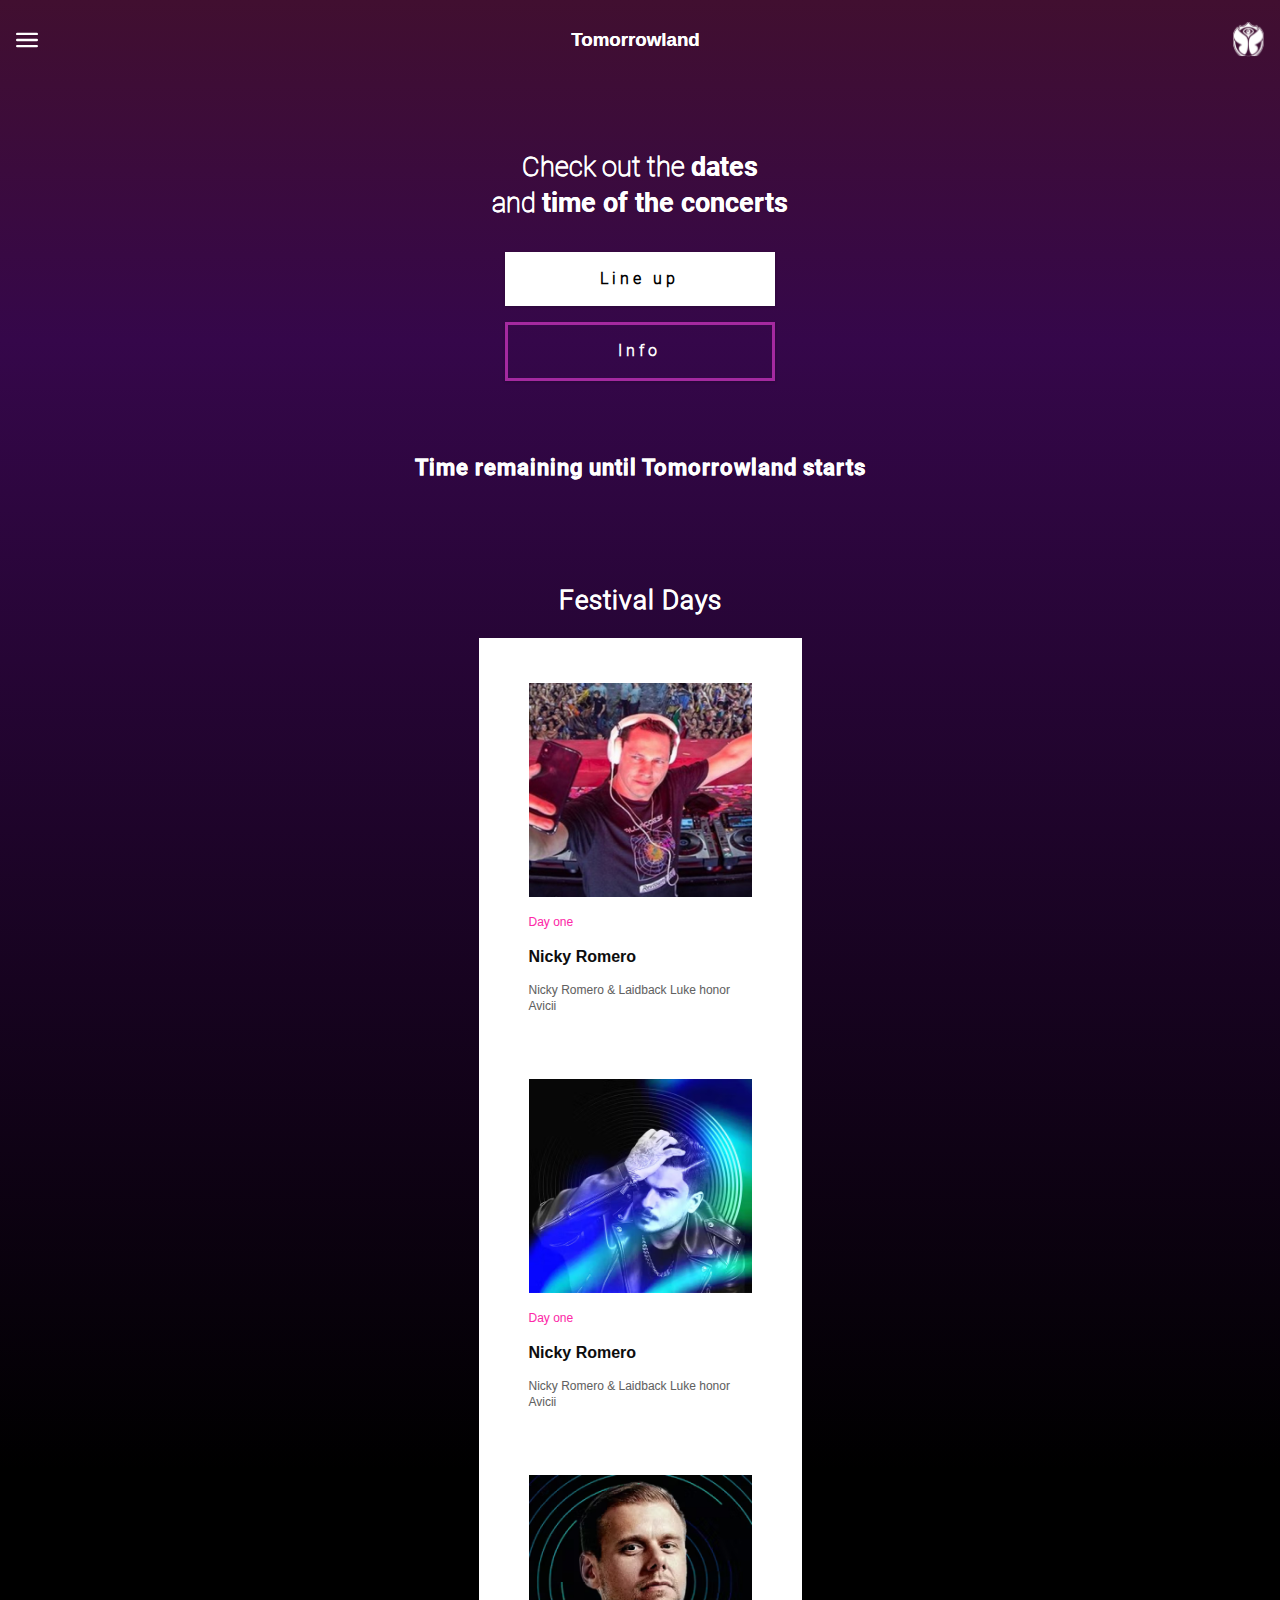
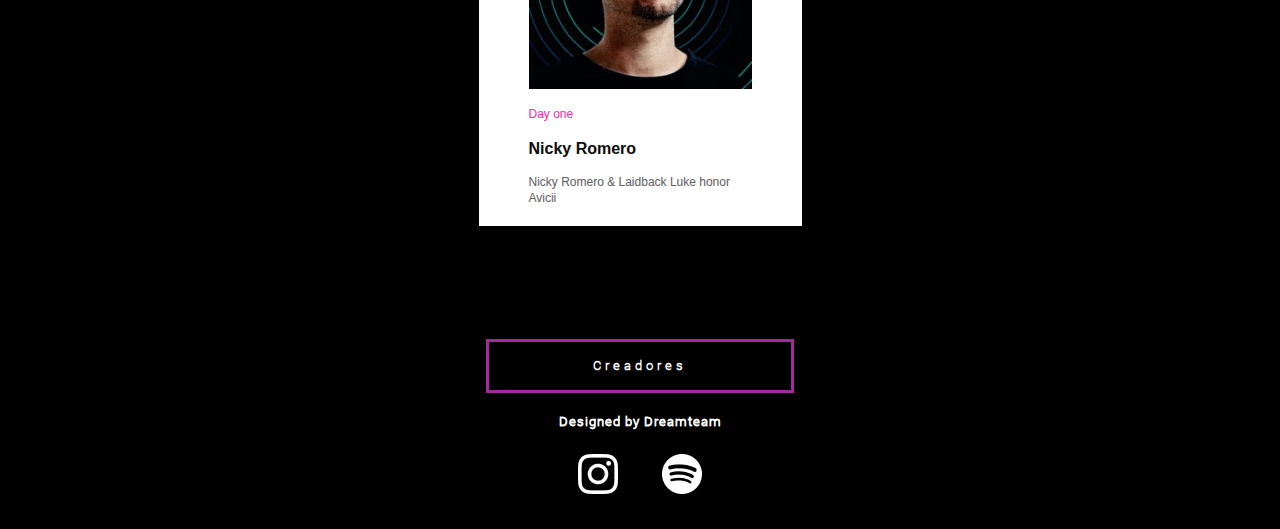
==== app/index.html @ 999ae602 "first commit" ====
<!DOCTYPE html>
<html lang="es">
  <head>
    <meta charset="utf-8" />
    <title>Tomorrowland</title>
    <meta
      name="viewport"
      content="width=device-width, user-scalable=no, initial-scale=1.0, maximum-scale=1.0, minimum-scale=1.0"
    />
    <link rel="stylesheet" href="./style.css " />
    <link rel="stylesheet" href="./jqm/jquery.mobile-1.4.5.css" />
    <link rel="stylesheet" href="./jqm/custom-theme.css" />
    <script src="./timer/timer.js"></script>
    <script src="./jqm/jquery.min.js"></script>
    <script src="./jqm/jquery.mobile-1.4.5.js"></script>
  </head>

  <body>
    <div data-role="page" id="home">
      <div
        data-role="panel"
        id="mypanel"
        data-position="left"
        data-display="overlay"
      >
        <nav>
          <ul data-role="listview">
            <li><a data-transition="pop" href="#">Home</a></li>
            <li><a data-transition="pop" href="#lineup">Line Up</a></li>
            <li><a data-transition="pop" href="#radio">Radio</a></li>
            <li><a data-transition="pop" href="#location">Location</a></li>
          </ul>
        </nav>
      </div>
      <div class="menu" data-role="header">
        <div class="nav-button">
          <a href="#mypanel" style="border-color: transparent"
            ><img class="logo" src="./assets/icons/hamBtn.svg" alt="logo" />
          </a>
        </div>
        <div>
          <h3>Tomorrowland</h3>
        </div>
        <div>
          <a href="#home">
            <img class="logo" src="./assets/icons/Logo.svg" />
          </a>
        </div>
      </div>

      <div role="main" class="ui-content">
        <section class="center-vertical">
          <h2 class="title-c">
            Check out the <span class="important-text">dates</span><br />
            and
            <span class="important-text">time of the concerts</span>
          </h2>
          <div class="center-vertical button-group">
            <a href="#lineup"
              ><button class="button-light" data-theme="b">Line up</button></a
            >
            <a href="#location"><button class="button">Info</button></a>
          </div>
        </section>

        <section class="center-vertical">
          <h2 class="title-b">Time remaining until Tomorrowland starts</h2>
          <p class="info-a" id="time"></p>
        </section>

        <section class="center-vertical">
          <h2 class="title-d">Festival Days</h2>
          <div class="card" data-target="card">
            <img class="card-img" src="./assets/icons/img_home_01.jpg" alt="" />
            <div class="card-container">
              <p class="card-sub">Day one</p>
              <h3 class="card-title">Nicky Romero</h3>
              <p class="card-text">Nicky Romero & Laidback Luke honor Avicii</p>
            </div>
          </div>
          <div class="card" data-target="card">
            <img class="card-img" src="./assets/icons/img_home_02.jpg" alt="" />
            <div class="card-container">
              <p class="card-sub">Day one</p>
              <h3 class="card-title">Nicky Romero</h3>
              <p class="card-text">Nicky Romero & Laidback Luke honor Avicii</p>
            </div>
          </div>
          <div class="card" data-target="card">
            <img
              class="card-img"
              src="./assets/icons/img_home_03.jpg"
              alt="img01"
            />
            <div class="card-container">
              <p class="card-sub">Day one</p>
              <h3 class="card-title">Nicky Romero</h3>
              <p class="card-text">Nicky Romero & Laidback Luke honor Avicii</p>
            </div>
          </div>
        </section>
      </div>

      <div data-role="footer" class="center-vertical footer-style">
        <div>
          <a href="./modal.html" data-dialog="true" data-transition="pop"
            ><button class="button pop">Creadores</button></a
          >
        </div>
        <div>
          <p class="small-text">Designed by Dreamteam</p>
        </div>
        <div class="footer-icons">
          <a
            href="https://www.instagram.com/"
            class="special-icon"
            target="_blank"
            ><img
              class="icons_footer"
              src="./assets/icons/instagram.png"
              alt="ig"
          /></a>
          <a
            href="https://www.spotify.com/bo/"
            class="special-icon"
            target="_blank"
            ><img
              class="icons_footer"
              src="./assets/icons/spotify.png"
              alt="spotify"
          /></a>
        </div>
      </div>
    </div>

    <div data-role="page" id="lineup">
      <div
        data-role="panel"
        id="mypanelDos"
        data-position="left"
        data-display="overlay"
      >
        <nav>
          <ul data-role="listview">
            <li><a data-transition="pop" href="#home">Home</a></li>
            <li><a data-transition="pop" href="#">Line Up</a></li>
            <li><a data-transition="pop" href="#radio">Radio</a></li>
            <li><a data-transition="pop" href="#location">Location</a></li>
          </ul>
        </nav>
      </div>
      <div class="menu" data-role="header">
        <div class="nav-button">
          <a href="#mypanelDos" style="border-color: transparent"
            ><img class="logo" src="./assets/icons/hamBtn.svg"
          /></a>
        </div>
        <div>
          <h3>Tomorrowland</h3>
        </div>
        <div>
          <a href="#home">
            <img class="logo" src="./assets/icons/Logo.svg" />
          </a>
        </div>
      </div>

      <div role="main" class="ui-content">
        <section class="space">
          <div>
            <h1 class="title-a">
              Our <span class="important-text">line up</span>
            </h1>

            <h3 class="title-e">
              Check out the <span class="important-text">dates</span> <br />
              and
              <span class="important-text">time of the shows</span>
            </h3>
          </div>
        </section>

        <section>
          <div
            data-role="collapsibleset"
            data-inset="false"
            data-theme="b"
            data-iconpos="right"
          >
            <div data-role="collapsible" data-collapsed="false">
              <h3 class="date-text">Day one 12/04</h3>
              <div class="item-set-container">
                <p class="item-set-title">Aurora Stage</p>
                <div class="item-container">
                  <div class="item">
                    <p>Tiesto</p>
                  </div>
                  <div class="item">
                    <p>7PM</p>
                  </div>
                </div>
                <div class="item-container">
                  <div class="item">
                    <p>David Guetta</p>
                  </div>
                  <div class="item">
                    <p>10PM</p>
                  </div>
                </div>
              </div>
              <div class="item-set-container">
                <p class="item-set-title">Fisher Stage</p>
                <div class="item-container">
                  <div class="item">
                    <p>Alesso</p>
                  </div>
                  <div class="item">
                    <p>6PM</p>
                  </div>
                </div>
                <div class="item-container">
                  <div class="item">
                    <p>Dimitri Vegas</p>
                  </div>
                  <div class="item">
                    <p>8:30PM</p>
                  </div>
                </div>
              </div>
            </div>
            <div data-role="collapsible">
              <h3 class="date-text">Day two 13/04</h3>
              <div class="item-set-container">
                <p class="item-set-title">Aurora Stage</p>
                <div class="item-container">
                  <div class="item">
                    <p>Afrojack</p>
                  </div>
                  <div class="item">
                    <p>7:30PM</p>
                  </div>
                </div>
                <div class="item-container">
                  <div class="item">
                    <p>Trevor Guthrie</p>
                  </div>
                  <div class="item">
                    <p>9PM</p>
                  </div>
                </div>
              </div>
              <div class="item-set-container">
                <p class="item-set-title">Fisher Stage</p>
                <div class="item-container">
                  <div class="item">
                    <p>Martin Garrix</p>
                  </div>
                  <div class="item">
                    <p>6PM</p>
                  </div>
                </div>
                <div class="item-container">
                  <div class="item">
                    <p>Aly and Fila</p>
                  </div>
                  <div class="item">
                    <p>11PM</p>
                  </div>
                </div>
              </div>
            </div>
            <div data-role="collapsible">
              <h3 class="date-text">Day three 14/04</h3>
              <div class="item-set-container">
                <p class="item-set-title">Aurora Stage</p>
                <div class="item-container">
                  <div class="item">
                    <p>Calvin Harris</p>
                  </div>
                  <div class="item">
                    <p>17:30PM</p>
                  </div>
                </div>
                <div class="item-container">
                  <div class="item">
                    <p>Steve Aoki</p>
                  </div>
                  <div class="item">
                    <p>8PM</p>
                  </div>
                </div>
              </div>
              <div class="item-set-container">
                <p class="item-set-title">Fisher Stage</p>
                <div class="item-container">
                  <div class="item">
                    <p>Marshmello</p>
                  </div>
                  <div class="item">
                    <p>6:45PM</p>
                  </div>
                </div>
                <div class="item-container">
                  <div class="item">
                    <p>Armin Van Buuren</p>
                  </div>
                  <div class="item">
                    <p>10PM</p>
                  </div>
                </div>
              </div>
            </div>
          </div>
        </section>
      </div>

      <div data-role="footer" class="center-vertical footer-style">
        <div>
          <a href="modal.html" data-dialog="true" data-transition="pop"
            ><button class="button pop">Creadores</button></a
          >
        </div>
        <div>
          <p class="small-text">Designed by Dreamteam</p>
        </div>
        <div class="footer-icons">
          <a
            href="https://www.instagram.com/"
            class="special-icon"
            target="_blank"
            ><img
              class="icons_footer"
              src="./assets/icons/instagram.png"
              alt="ig"
          /></a>
          <a
            href="https://www.spotify.com/bo/"
            class="special-icon"
            target="_blank"
            ><img
              class="icons_footer"
              src="./assets/icons/spotify.png"
              alt="spotify"
          /></a>
        </div>
      </div>
    </div>

    <div data-role="page" id="location">
      <div
        data-role="panel"
        id="mypanelTres"
        data-position="left"
        data-display="overlay"
      >
        <nav>
          <ul data-role="listview">
            <li><a data-transition="pop" href="#home">Home</a></li>
            <li><a data-transition="pop" href="#lineup">Line Up</a></li>
            <li><a data-transition="pop" href="#radio">Radio</a></li>
            <li><a data-transition="pop" href="#location">Location</a></li>
          </ul>
        </nav>
      </div>

      <div class="menu" data-role="header">
        <div class="nav-button">
          <a href="#mypanelTres" style="border-color: transparent"
            ><img class="logo" src="./assets/icons/hamBtn.svg"
          /></a>
        </div>
        <div>
          <h3>Tomorrowland</h3>
        </div>
        <div>
          <a href="#home">
            <img class="logo" src="./assets/icons/Logo.svg" />
          </a>
        </div>
      </div>

      <div role="main" class="ui-content">
        <section>
          <div>
            <h1 class="title-a">
              Our <span class="important-text">Location</span>
            </h1>
            <h3 class="title-e">
              Everything
              <span class="important-text">you need to know</span><br />
              <span class="important-text">to get there</span>
            </h3>
          </div>
        </section>

        <section class="center-vertical limit">
          <iframe
            src="https://www.google.com/maps/embed?pb=!1m18!1m12!1m3!1d2816.6799534832576!2d6.065984466074384!3d45.09228281620258!2m3!1f0!2f0!3f0!3m2!1i1024!2i768!4f13.1!3m3!1m2!1s0x478a6b06856c6cdb%3A0x9e63e54e3531c7ab!2sL&#39;Alpe%20d&#39;Huez%2C%2038750%20Huez%2C%20Francia!5e0!3m2!1ses!2sar!4v1650593605232!5m2!1ses!2sar"
            width="600"
            height="450"
            class="map-full"
            style="border: 0"
            allowfullscreen=""
            loading="lazy"
            referrerpolicy="no-referrer-when-downgrade"
          ></iframe>

          <a
            href="https://www.google.com/maps/dir//L'Alpe+d'Huez+38750+Huez+Francia/@45.0923807,6.0683611,16z/data=!4m8!4m7!1m0!1m5!1m1!1s0x478a6b06856c6cdb:0x9e63e54e3531c7ab!2m2!1d6.0683611!2d45.0923807"
            target="_blank"
          >
            <button data-theme="b" class="button-light special-btn">
              Open maps
            </button>
          </a>

          <div class="location-container">
            <div class="location-item">
              <img src="./assets/icons/location.png" />
              <p class="title-f">Alpe Huez</p>
            </div>
            <div class="location-item">
              <img src="./assets/icons/reloj.png" />
              <p class="title-f">Starts at 12 am</p>
            </div>
          </div>
        </section>
      </div>

      <div data-role="footer" class="center-vertical footer-style">
        <div>
          <a href="modal.html" data-dialog="true" data-transition="pop"
            ><button class="button pop">Creadores</button></a
          >
        </div>
        <div>
          <p class="small-text">Designed by Dreamteam</p>
        </div>
        <div class="footer-icons">
          <a
            href="https://www.instagram.com/"
            class="special-icon"
            target="_blank"
            ><img
              class="icons_footer"
              src="./assets/icons/instagram.png"
              alt="ig"
          /></a>
          <a
            href="https://www.spotify.com/bo/"
            class="special-icon"
            target="_blank"
            ><img
              class="icons_footer"
              src="./assets/icons/spotify.png"
              alt="spotify"
          /></a>
        </div>
      </div>
    </div>

    <div data-role="page" id="radio">
      <div
        data-role="panel"
        id="mypanelCuatro"
        data-position="left"
        data-display="overlay"
      >
        <nav>
          <ul data-role="listview">
            <li><a data-transition="pop" href="#home">Home</a></li>
            <li><a data-transition="pop" href="#lineup">Line Up</a></li>
            <li><a data-transition="pop" href="#">Radio</a></li>
            <li><a data-transition="pop" href="#location">Location</a></li>
          </ul>
        </nav>
      </div>

      <div class="menu" data-role="header">
        <div class="nav-button">
          <a href="#mypanelCuatro" style="border-color: transparent"
            ><img class="logo" src="./assets/icons/hamBtn.svg"
          /></a>
        </div>
        <div>
          <h3>Tomorrowland</h3>
        </div>
        <div>
          <a href="#home">
            <img class="logo" src="./assets/icons/Logo.svg" />
          </a>
        </div>
      </div>

      <div role="main" class="ui-content">
        <section class="space">
          <div>
            <h1 class="title-a">
              Our <span class="important-text">radio</span>
            </h1>

            <h3 class="title-e">
              The sound <span class="important-text">of Tomorrowland</span>
              <br />
              on your phone
            </h3>
            <section class="center-vertical">
              <img
                class="image-full"
                src="./assets/icons/img_radio.png"
                alt=""
              />
              <a href="https://www.spotify.com/bo/" target="_blank">
                <button data-theme="b" class="button-light special-btn">
                  Open in Spotify
                </button>
              </a>
            </section>
          </div>
        </section>
      </div>

      <div data-role="footer" class="center-vertical footer-style">
        <div>
          <a href="modal.html" data-dialog="true" data-transition="pop"
            ><button class="button pop">Creadores</button></a
          >
        </div>
        <div>
          <p class="small-text">Designed by Dreamteam</p>
        </div>
        <div class="footer-icons">
          <a
            href="https://www.instagram.com/"
            class="special-icon"
            target="_blank"
            ><img
              class="icons_footer"
              src="./assets/icons/instagram.png"
              alt="ig"
          /></a>
          <a
            href="https://www.spotify.com/bo/"
            class="special-icon"
            target="_blank"
            ><img
              class="icons_footer"
              src="./assets/icons/spotify.png"
              alt="spotify"
          /></a>
        </div>
      </div>
    </div>

    <script src="jqm/carrousel.js"></script>
  </body>
</html>
---- app/style.css ----
@font-face {
  font-family: "Roboto-Bold";
  src: url("./assets/fonts/Roboto/Roboto-Bold.ttf") format("truetype");
}
@font-face {
  font-family: "Roboto-Medium";
  src: url("./assets/fonts/Roboto/Roboto-Medium.ttf") format("truetype");
}
@font-face {
  font-family: "Roboto-Regular";
  src: url("./assets/fonts/Roboto/Roboto-Regular.ttf") format("truetype");
}
@font-face {
  font-family: "Roboto-Light";
  src: url("./assets/fonts/Roboto/Roboto-Light.ttf") format("truetype");
}
@font-face {
  font-family: "Roboto-Thin";
  src: url("./assets/fonts/Roboto/Roboto-Thin.ttf") format("truetype");
}
.body {
  font-family: "Roboto-Regular" !important;
  font-size: 0.8rem !important;
  letter-spacing: 1px !important;
}
.footer-style {
  margin: 0 !important;
  padding: 1.5rem 0;
}
.footer-style div {
  width: 100%;
  display: flex;
  align-items: center;
  justify-content: center;
}
.footer-icons {
  width: 50%;
  display: flex;
  justify-content: space-between;
  align-items: center;
}
.small-icon {
  max-width: 5%;
  padding: 0 0.4rem;
}
.space {
  display: flex;
  flex-direction: column;
  justify-content: center;
  margin: 0 0 8rem 0;
}
.button-light {
  max-width: 100%;
  margin: 0.5rem 0 !important;
  padding: 1rem 1.5rem !important;
  text-shadow: none !important;
  letter-spacing: 4px;
  font-family: "Roboto-Light" !important;
}
.button-light a {
  color: #000000 !important;
  text-decoration: none;
}
a {
  display: flex;
  justify-content: center;
  align-items: center;
  text-decoration: none !important;
}
.button {
  max-width: 100%;
  margin: 0.5rem 0 !important;
  padding: 1rem 1.5rem !important;
  text-shadow: none !important;
  letter-spacing: 4px;
  font-family: "Roboto-Light" !important;
  border-width: 3px !important;
}
.button-group {
  width: 90%;
  margin: 0 !important;
}
.logo {
  max-width: 100%;
}
.title-a {
  text-align: left;
  font-family: "Roboto-Thin";
  font-size: 2.2rem;
  letter-spacing: 3px;
}
.title-b {
  margin: 0 0 1rem 0;
  font-family: "Roboto-Medium";
  text-align: center;
  padding: 0 3rem;
  font-size: 1rem;
  letter-spacing: 1px;
}
.title-c {
  font-family: "Roboto-Thin";
  font-size: 1.2rem;
  text-align: center;
}
.title-d {
  font-family: "Roboto-Light";
  font-size: 1rem;
  text-align: center;
  letter-spacing: 1px;
}
.title-e {
  font-family: "Roboto-Light";
  font-size: 1.1rem;
  text-align: left;
  letter-spacing: 2px;
}
.title-f {
  font-family: "Roboto-Thin";
  font-size: 1rem;
  letter-spacing: 1px;
  margin: 0;
  padding: 0.5rem 0;
}
.info-a {
  margin: 0;
  font-family: "Roboto-Bold";
  font-size: 1.8rem;
  text-align: center;
  letter-spacing: 1px;
}
.small-text {
  font-size: 0.8rem;
  letter-spacing: 1px;
  font-family: "Roboto-Light";
}
.important-text {
  font-family: "Roboto-Bold";
}
.center-vertical {
  display: flex;
  justify-content: center;
  flex-direction: column;
  align-items: center;
  margin: 2rem 0 4rem 0;
}

.menu {
  display: flex;
  flex-direction: row;
  justify-content: space-between;
  align-items: center;
  padding: 0.5rem 1rem;
}

.svg-container {
  width: 100%;
  position: relative;
  height: 100px;
  margin: 3rem 0;
}
.svg-r {
  position: absolute;
  right: -14px;
}
.svg-l {
  position: absolute;
  left: -14px;
}
.date-text a {
  letter-spacing: 3px;
  font-size: 1rem;
  font-family: "Roboto-Medium" !important;
}
.item-set-container {
  padding: 1rem 0;
  border-bottom: 1px solid #ffffff;
}
.item-set-container:last-of-type {
  border: none;
}
.item-set-title {
  font-family: "Roboto-Medium";
  font-size: 1rem;
  letter-spacing: 1px;
  margin: 0;
  padding: 0 0 1rem 0;
}
.item-container {
  width: 100%;
  display: flex;
  flex-direction: row;
  justify-content: space-between;
}
.item {
  width: 50%;
}
.item p {
  font-family: "Roboto-Thin";
  font-size: 1rem;
  letter-spacing: 1px;
  margin: 0;
  padding: 0.5rem 0;
}
.item:nth-child(2) {
  text-align: right;
}
.image-full {
  width: 100%;
  margin: 2rem;
}
.map-full {
  width: 100%;
  margin: 2rem;
}

.location-container {
  width: 100%;
  margin: 1.5rem 0;
}
.location-item {
  display: flex;
  flex-direction: row;
  justify-content: left;
  align-items: center;
}
.location-item img {
  width: 20px;
  margin: 0 10px;
}

.nav-modal {
  display: flex;
  flex-direction: row;
  justify-content: space-between;
  align-items: center;
  padding: 0.5rem 1rem;
  height: 60px;
}

.ui-btn-icon-notext.ui-btn-left {
  left: 45% !important;
  top: 0.1em !important;
  font-size: 30px !important;
}

.hide {
  opacity: 0;
}

.ui-dialog-contain {
  width: 60% !important;
}

.ui-dialog-contain {
  width: 96% !important;
  max-width: 500px !important;
  max-height: 700px !important;
  margin: 10% auto 15px auto;
  padding: 0;
  position: relative;
  top: -15px;
}

.title-modal {
  size: 2rem !important;
}

.card {
  width: 189px;
  height: 306px;
  margin: 0px;
  display: inline-block;
  background-color: white;
  padding: 45px 50px;
}

.card-img {
  height: 70%;
  width: 100%;
}

.card-sub {
  color: #ff28a9;
  font-size: 12px;
}

.card-title {
  color: #0d0d0d;
  font-weight: 700;
  font-size: 16px;
}

.card-text {
  color: #616161;
  font-size: 12px;
}

.card-container {
  max-width: 100%;
}

.wrapper {
  display: flex;
  flex-direction: column;
  justify-content: center;
  align-items: center;
  height: 100%;
  margin: 0 auto;
}

#button-left {
  width: 10%;
  padding: 10px;
  position: absolute;
  left: 5px;
}
#button-left button {
  background-color: #000000;
}

#button-right {
  width: 10%;
  padding: 10px;
  position: absolute;
  right: 5px;
}
#button-right button {
  background-color: black;
}

.carousel {
  display: flex;
  flex-direction: row;
  margin: 0;
  padding: 0;
  list-style: none;
  width: 100%;
  left: 0;
  transition: all 1s ease;
}

.icons_footer {
  max-width: 100%;
}
.special-icon {
  padding: 10px;
  min-width: 10% !important;
  max-width: 10% !important ;
}

@media (min-width: 500px) {
  .special-btn {
    max-width: 10% !important;
  }
  a {
    min-width: 60%;
  }
  a .pop {
    min-width: 62% !important;
  }
  .button-light {
    min-width: 90%;
  }
  .button {
    min-width: 90%;
  }
  .card {
    width: 223px;
  }
  .ui-dialog-contain {
    width: 99% !important;
    max-width: 99% !important;
    top: -40px !important;
  }

  .ui-btn-icon-notext.ui-btn-left {
    left: 50% !important;
  }
}

@media (min-width: 600px) {
  .carousel {
    flex-direction: column;
    margin: 0;
    padding: 0;
    width: 100%;
    transition: all 1s ease;
  }
  #button-left {
    display: none;
  }
  #button-right button {
    display: none;
  }
  .icons_footer {
    max-width: 100%;
  }
  .special-icon {
    padding: 10px;
    min-width: 5% !important;
    max-width: 5% !important ;
  }
  .button-group {
    width: 40%;
  }
  .title-a {
    font-size: 2.5rem;
    text-align: center;
  }
  .title-b {
    font-size: 1.4rem;
  }
  .title-c {
    font-size: 1.7rem;
  }
  .title-d {
    font-size: 1.6rem;
  }
  .title-e {
    font-family: "Roboto-Light";
    font-size: 1.4rem;
    text-align: center;
  }
  .info-a {
    font-size: 2.5rem;
  }
  .date-text a {
    font-size: 1.1rem;
  }
  .item-set-title {
    font-size: 1.1rem;
  }
  .item p {
    font-size: 1.1rem;
  }
  .button-light {
    max-width: 40%;
    padding: 1rem 0.3rem;
    text-shadow: none !important;
    letter-spacing: 4px;
    font-family: "Roboto-Light" !important;
  }
  .button {
    max-width: 30%;
  }
  .image-full {
    width: 50%;
    margin: 2rem;
  }
  .map-full {
    width: 100%;
    margin: 2rem;
  }
  .small-icon {
    max-width: 3%;
    padding: 0 0.6rem;
  }
}

@media (min-width: 1000px) {
  .button-light {
    max-width: 30%;
  }
  .small-icon {
    max-width: 2%;
    padding: 0 0.4rem;
  }
  .limit {
    margin: 0 auto;
    max-width: 70% !important;
  }
  a .pop {
    min-width: 40% !important;
  }
}
---- app/jqm/custom-theme.css ----
/*!
* jQuery Mobile 1.4.5
* Git HEAD hash: 68e55e78b292634d3991c795f06f5e37a512decc <> Date: Fri Oct 31 2014 17:33:30 UTC
* http://jquerymobile.com
*
* Copyright 2010, 2014 jQuery Foundation, Inc. and othercontributors
* Released under the MIT license.
* http://jquery.org/license
*
*/

/* Globals */
/* Font
-----------------------------------------------------------------------------------------------------------*/
html {
  font-size: 100%;
}
body,
input,
select,
textarea,
button,
.ui-btn {
  font-size: 1em;
  line-height: 1.3;
  font-family: sans-serif /*{global-font-family}*/;
}
legend,
.ui-input-text input,
.ui-input-search input {
  color: inherit;
  text-shadow: inherit;
}
/* Form labels (overrides font-weight bold in bars, and mini font-size) */
.ui-mobile label,
div.ui-controlgroup-label {
  font-weight: normal;
  font-size: 16px;
}
/* Separators
-----------------------------------------------------------------------------------------------------------*/
/* Field contain separator (< 28em) */
.ui-field-contain {
  border-bottom-color: #828282;
  border-bottom-color: rgba(0, 0, 0, 0.15);
  border-bottom-width: 1px;
  border-bottom-style: solid;
}
/* Table opt-in classes: strokes between each row, and alternating row stripes */
/* Classes table-stroke and table-stripe are deprecated in 1.4. */
.table-stroke thead th,
.table-stripe thead th,
.table-stripe tbody tr:last-child {
  border-bottom: 1px solid #d6d6d6; /* non-RGBA fallback */
  border-bottom: 1px solid rgba(0, 0, 0, 0.1);
}
.table-stroke tbody th,
.table-stroke tbody td {
  border-bottom: 1px solid #e6e6e6; /* non-RGBA fallback  */
  border-bottom: 1px solid rgba(0, 0, 0, 0.05);
}
.table-stripe.table-stroke tbody tr:last-child th,
.table-stripe.table-stroke tbody tr:last-child td {
  border-bottom: 0;
}
.table-stripe tbody tr:nth-child(odd) td,
.table-stripe tbody tr:nth-child(odd) th {
  background-color: #eeeeee; /* non-RGBA fallback  */
  background-color: rgba(0, 0, 0, 0.04);
}
/* Buttons
-----------------------------------------------------------------------------------------------------------*/
.ui-btn,
label.ui-btn {
  font-weight: bold;
  border-width: 1px;
  border-style: solid;
}
.ui-btn {
  text-decoration: none !important;
}
.ui-btn-active {
  cursor: pointer;
}
/* Corner rounding
-----------------------------------------------------------------------------------------------------------*/
/* Class ui-btn-corner-all deprecated in 1.4 */
.ui-corner-all {
  -webkit-border-radius: 0; /*{global-radii-blocks}*/
  border-radius: 0; /*{global-radii-blocks}*/
}
/* Buttons */
.ui-btn-corner-all,
.ui-btn.ui-corner-all,
/* Slider track */
.ui-slider-track.ui-corner-all,
/* Flipswitch */
.ui-flipswitch.ui-corner-all,
/* Count bubble */
.ui-li-count {
  -webkit-border-radius: 0; /*{global-radii-buttons}*/
  border-radius: 0; /*{global-radii-buttons}*/
}
/* Icon-only buttons */
.ui-btn-icon-notext.ui-btn-corner-all,
.ui-btn-icon-notext.ui-corner-all {
  -webkit-border-radius: 0;
  border-radius: 0;
}
/* Radius clip workaround for cleaning up corner trapping */
.ui-btn-corner-all,
.ui-corner-all {
  -webkit-background-clip: padding;
  background-clip: padding-box;
}
/* Popup arrow */
.ui-popup.ui-corner-all > .ui-popup-arrow-guide {
  left: 0.6em /*{global-radii-blocks}*/;
  right: 0.6em /*{global-radii-blocks}*/;
  top: 0.6em /*{global-radii-blocks}*/;
  bottom: 0.6em /*{global-radii-blocks}*/;
}
/* Shadow
-----------------------------------------------------------------------------------------------------------*/
.ui-shadow {
  -webkit-box-shadow: 0 1px 3px /*{global-box-shadow-size}*/ rgba(0, 0, 0, 0.2)
    /*{global-box-shadow-color}*/;
  -moz-box-shadow: 0 1px 3px /*{global-box-shadow-size}*/ rgba(0, 0, 0, 0.2)
    /*{global-box-shadow-color}*/;
  box-shadow: 0 1px 3px /*{global-box-shadow-size}*/ rgba(0, 0, 0, 0.2)
    /*{global-box-shadow-color}*/;
}
.ui-shadow-inset {
  -webkit-box-shadow: inset 0 1px 3px /*{global-box-shadow-size}*/
    rgba(0, 0, 0, 0.2) /*{global-box-shadow-color}*/;
  -moz-box-shadow: inset 0 1px 3px /*{global-box-shadow-size}*/
    rgba(0, 0, 0, 0.2) /*{global-box-shadow-color}*/;
  box-shadow: inset 0 1px 3px /*{global-box-shadow-size}*/ rgba(0, 0, 0, 0.2)
    /*{global-box-shadow-color}*/;
}
.ui-overlay-shadow {
  -webkit-box-shadow: 0 0 12px rgba(0, 0, 0, 0.6);
  -moz-box-shadow: 0 0 12px rgba(0, 0, 0, 0.6);
  box-shadow: 0 0 12px rgba(0, 0, 0, 0.6);
}
/* Icons
-----------------------------------------------------------------------------------------------------------*/
.ui-btn-icon-left:after,
.ui-btn-icon-right:after,
.ui-btn-icon-top:after,
.ui-btn-icon-bottom:after,
.ui-btn-icon-notext:after {
  background-color: #666666 /*{global-icon-color}*/;
  background-color: rgba(0, 0, 0, 0.15) /*{global-icon-disc}*/;
  background-position: center center;
  background-repeat: no-repeat;
  -webkit-border-radius: 0;
  border-radius: 0;
}
/* Alt icons */
.ui-alt-icon.ui-btn:after,
.ui-alt-icon .ui-btn:after,
html .ui-alt-icon.ui-checkbox-off:after,
html .ui-alt-icon.ui-radio-off:after,
html .ui-alt-icon .ui-checkbox-off:after,
html .ui-alt-icon .ui-radio-off:after {
  background-color: #666666 /*{global-icon-color}*/;
  background-color: rgba(0, 0, 0, 0.15) /*{global-icon-disc}*/;
}
/* No disc */
.ui-nodisc-icon.ui-btn:after,
.ui-nodisc-icon .ui-btn:after {
  background-color: transparent;
}
/* Icon shadow */
.ui-shadow-icon.ui-btn:after,
.ui-shadow-icon .ui-btn:after {
  -webkit-box-shadow: 0 1px 0 rgba(255, 255, 255, 0.3) /*{global-icon-shadow}*/;
  -moz-box-shadow: 0 1px 0 rgba(255, 255, 255, 0.3) /*{global-icon-shadow}*/;
  box-shadow: 0 1px 0 rgba(255, 255, 255, 0.3) /*{global-icon-shadow}*/;
}
/* Checkbox and radio */
.ui-btn.ui-checkbox-off:after,
.ui-btn.ui-checkbox-on:after,
.ui-btn.ui-radio-off:after,
.ui-btn.ui-radio-on:after {
  display: block;
  width: 18px;
  height: 18px;
  margin: -9px 2px 0 2px;
}
.ui-checkbox-off:after,
.ui-btn.ui-radio-off:after {
  filter: Alpha(Opacity=30);
  opacity: 0.3;
}
.ui-btn.ui-checkbox-off:after,
.ui-btn.ui-checkbox-on:after {
  -webkit-border-radius: 0;
  border-radius: 0;
}
.ui-btn.ui-checkbox-off:after {
  background-color: #666;
  background-color: rgba(0, 0, 0, 0.3);
}
.ui-radio .ui-btn.ui-radio-on:after {
  background-image: none;
  background-color: #fff;
  width: 8px;
  height: 8px;
  border-width: 5px;
  border-style: solid;
}
.ui-alt-icon.ui-btn.ui-radio-on:after,
.ui-alt-icon .ui-btn.ui-radio-on:after {
  background-color: #000;
}
/* Loader */
.ui-icon-loading {
  background: url("images/ajax-loader.gif");
  background-size: 2.875em 2.875em;
}
/* Swatches */
/* A
-----------------------------------------------------------------------------------------------------------*/
/* Bar: Toolbars, dividers, slider track */
.ui-bar-a,
.ui-page-theme-a .ui-bar-inherit,
html .ui-bar-a .ui-bar-inherit,
html .ui-body-a .ui-bar-inherit,
html body .ui-group-theme-a .ui-bar-inherit {
  background-color: #00000000 /*{a-bar-background-color}*/;
  border-color: #00000000 /*{a-bar-border}*/;
  color: #ffffff /*{a-bar-color}*/;
  text-shadow: 0 /*{a-bar-shadow-x}*/ 0 /*{a-bar-shadow-y}*/ 0
    /*{a-bar-shadow-radius}*/ #eeeeee /*{a-bar-shadow-color}*/;
  font-weight: bold;
}
.ui-bar-a {
  border-width: 1px;
  border-style: solid;
}
/* Page and overlay */
.ui-overlay-a,
.ui-page-theme-a,
.ui-page-theme-a .ui-panel-wrapper {
  background: rgb(0, 0, 0);
  background: -moz-linear-gradient(
    0deg,
    rgba(0, 0, 0, 1) 31%,
    rgba(53, 7, 74, 1) 84%,
    rgba(65, 15, 48, 1) 100%
  );
  background: -webkit-linear-gradient(
    0deg,
    rgba(0, 0, 0, 1) 31%,
    rgba(53, 7, 74, 1) 84%,
    rgba(65, 15, 48, 1) 100%
  );
  background: linear-gradient(
    0deg,
    rgba(0, 0, 0, 1) 31%,
    rgba(53, 7, 74, 1) 84%,
    rgba(65, 15, 48, 1) 100%
  );
  filter: progid:DXImageTransform.Microsoft.gradient(startColorstr="#000000",endColorstr="#410f30",GradientType=1);
  color: #ffffff /*{a-page-color}*/;
  text-shadow: 0 /*{a-page-shadow-x}*/ 0 /*{a-page-shadow-y}*/ 0
    /*{a-page-shadow-radius}*/ #f3f3f3 /*{a-page-shadow-color}*/;
}
/* Body: Read-only lists, text inputs, collapsible content */
.ui-body-a,
.ui-page-theme-a .ui-body-inherit,
html .ui-bar-a .ui-body-inherit,
html .ui-body-a .ui-body-inherit,
html body .ui-group-theme-a .ui-body-inherit,
html .ui-panel-page-container-a {
  background-color: #000000 /*{a-body-background-color}*/;
  border-color: #000000 /*{a-body-border}*/;
  color: #ffffff /*{a-body-color}*/;
  text-shadow: 0 /*{a-body-shadow-x}*/ 0 /*{a-body-shadow-y}*/ 0
    /*{a-body-shadow-radius}*/ #f3f3f3 /*{a-body-shadow-color}*/;
}
.ui-body-a {
  border-width: 1px;
  border-style: solid;
}
/* Links */
.ui-page-theme-a a,
html .ui-bar-a a,
html .ui-body-a a,
html body .ui-group-theme-a a {
  color: #a429a0 /*{a-link-color}*/;
}
.ui-page-theme-a a:visited,
html .ui-bar-a a:visited,
html .ui-body-a a:visited,
html body .ui-group-theme-a a:visited {
  color: #a429a0 /*{a-link-visited}*/;
}
.ui-page-theme-a a:hover,
html .ui-bar-a a:hover,
html .ui-body-a a:hover,
html body .ui-group-theme-a a:hover {
  color: #005599 /*{a-link-hover}*/;
}
.ui-page-theme-a a:active,
html .ui-bar-a a:active,
html .ui-body-a a:active,
html body .ui-group-theme-a a:active {
  color: #005599 /*{a-link-active}*/;
}
/* Button up */
.ui-page-theme-a .ui-btn,
html .ui-bar-a .ui-btn,
html .ui-body-a .ui-btn,
html body .ui-group-theme-a .ui-btn,
html head + body .ui-btn.ui-btn-a,
/* Button visited */
.ui-page-theme-a .ui-btn:visited,
html .ui-bar-a .ui-btn:visited,
html .ui-body-a .ui-btn:visited,
html body .ui-group-theme-a .ui-btn:visited,
html head + body .ui-btn.ui-btn-a:visited {
  background-color: #00000000 /*{a-bup-background-color}*/;
  border-color: #a429a0 /*{a-bup-border}*/;
  color: #ffffff /*{a-bup-color}*/;
  text-shadow: 0 /*{a-bup-shadow-x}*/ 0 /*{a-bup-shadow-y}*/ 0
    /*{a-bup-shadow-radius}*/ #f3f3f3 /*{a-bup-shadow-color}*/;
}
/* Button hover */
.ui-page-theme-a .ui-btn:hover,
html .ui-bar-a .ui-btn:hover,
html .ui-body-a .ui-btn:hover,
html body .ui-group-theme-a .ui-btn:hover,
html head + body .ui-btn.ui-btn-a:hover {
  background-color: #2f2f2f /*{a-bhover-background-color}*/;
  border-color: #a429a0 /*{a-bhover-border}*/;
  color: #ffffff /*{a-bhover-color}*/;
  text-shadow: 0 /*{a-bhover-shadow-x}*/ 0 /*{a-bhover-shadow-y}*/ 0
    /*{a-bhover-shadow-radius}*/ #f3f3f3 /*{a-bhover-shadow-color}*/;
}
/* Button down */
.ui-page-theme-a .ui-btn:active,
html .ui-bar-a .ui-btn:active,
html .ui-body-a .ui-btn:active,
html body .ui-group-theme-a .ui-btn:active,
html head + body .ui-btn.ui-btn-a:active {
  background-color: #3f3f3f /*{a-bdown-background-color}*/;
  border-color: #a429a0 /*{a-bdown-border}*/;
  color: #ffffff /*{a-bdown-color}*/;
  text-shadow: 0 /*{a-bdown-shadow-x}*/ 0 /*{a-bdown-shadow-y}*/ 0
    /*{a-bdown-shadow-radius}*/ #f3f3f3 /*{a-bdown-shadow-color}*/;
}
/* Active button */
.ui-page-theme-a .ui-btn.ui-btn-active,
html .ui-bar-a .ui-btn.ui-btn-active,
html .ui-body-a .ui-btn.ui-btn-active,
html body .ui-group-theme-a .ui-btn.ui-btn-active,
html head + body .ui-btn.ui-btn-a.ui-btn-active,
/* Active checkbox icon */
.ui-page-theme-a .ui-checkbox-on:after,
html .ui-bar-a .ui-checkbox-on:after,
html .ui-body-a .ui-checkbox-on:after,
html body .ui-group-theme-a .ui-checkbox-on:after,
.ui-btn.ui-checkbox-on.ui-btn-a:after,
/* Active flipswitch background */
.ui-page-theme-a .ui-flipswitch-active,
html .ui-bar-a .ui-flipswitch-active,
html .ui-body-a .ui-flipswitch-active,
html body .ui-group-theme-a .ui-flipswitch-active,
html body .ui-flipswitch.ui-bar-a.ui-flipswitch-active,
/* Active slider track */
.ui-page-theme-a .ui-slider-track .ui-btn-active,
html .ui-bar-a .ui-slider-track .ui-btn-active,
html .ui-body-a .ui-slider-track .ui-btn-active,
html body .ui-group-theme-a .ui-slider-track .ui-btn-active,
html body div.ui-slider-track.ui-body-a .ui-btn-active {
  background-color: #a429a0 /*{a-active-background-color}*/;
  border-color: #a429a0 /*{a-active-border}*/;
  color: #ffffff /*{a-active-color}*/;
  text-shadow: 0 /*{a-active-shadow-x}*/ 0 /*{a-active-shadow-y}*/ 0
    /*{a-active-shadow-radius}*/ #005599 /*{a-active-shadow-color}*/;
}
/* Active radio button icon */
.ui-page-theme-a .ui-radio-on:after,
html .ui-bar-a .ui-radio-on:after,
html .ui-body-a .ui-radio-on:after,
html body .ui-group-theme-a .ui-radio-on:after,
.ui-btn.ui-radio-on.ui-btn-a:after {
  border-color: #a429a0 /*{a-active-background-color}*/;
}
/* Focus */
.ui-page-theme-a .ui-btn:focus,
html .ui-bar-a .ui-btn:focus,
html .ui-body-a .ui-btn:focus,
html body .ui-group-theme-a .ui-btn:focus,
html head + body .ui-btn.ui-btn-a:focus,
/* Focus buttons and text inputs with div wrap */
.ui-page-theme-a .ui-focus,
html .ui-bar-a .ui-focus,
html .ui-body-a .ui-focus,
html body .ui-group-theme-a .ui-focus,
html head + body .ui-btn-a.ui-focus,
html head + body .ui-body-a.ui-focus {
  -webkit-box-shadow: 0 0 12px #a429a0 /*{a-active-background-color}*/;
  -moz-box-shadow: 0 0 12px #a429a0 /*{a-active-background-color}*/;
  box-shadow: 0 0 12px #a429a0 /*{a-active-background-color}*/;
}
/* B
-----------------------------------------------------------------------------------------------------------*/
/* Bar: Toolbars, dividers, slider track */
.ui-bar-b,
.ui-page-theme-b .ui-bar-inherit,
html .ui-bar-b .ui-bar-inherit,
html .ui-body-b .ui-bar-inherit,
html body .ui-group-theme-b .ui-bar-inherit {
  background-color: #000000 /*{b-bar-background-color}*/;
  border-color: #000000 /*{b-bar-border}*/;
  color: #ffffff /*{b-bar-color}*/;
  text-shadow: 0 /*{b-bar-shadow-x}*/ 0 /*{b-bar-shadow-y}*/ 0
    /*{b-bar-shadow-radius}*/ #eeeeee /*{b-bar-shadow-color}*/;
  font-weight: bold;
}
.ui-bar-b {
  border-width: 1px;
  border-style: solid;
}
/* Page and overlay */
.ui-overlay-b,
.ui-page-theme-b,
.ui-page-theme-b .ui-panel-wrapper {
  background-color: #000000 /*{b-page-background-color}*/;
  border-color: #000000 /*{b-page-border}*/;
  color: #ffffff /*{b-page-color}*/;
  text-shadow: 0 /*{b-page-shadow-x}*/ 0 /*{b-page-shadow-y}*/ 0
    /*{b-page-shadow-radius}*/ #f3f3f3 /*{b-page-shadow-color}*/;
}
/* Body: Read-only lists, text inputs, collapsible content */
.ui-body-b,
.ui-page-theme-b .ui-body-inherit,
html .ui-bar-b .ui-body-inherit,
html .ui-body-b .ui-body-inherit,
html body .ui-group-theme-b .ui-body-inherit,
html .ui-panel-page-container-b {
  background-color: #000000 /*{b-body-background-color}*/;
  border-color: #000000 /*{b-body-border}*/;
  color: #ffffff /*{b-body-color}*/;
  text-shadow: 0 /*{b-body-shadow-x}*/ 0 /*{b-body-shadow-y}*/ 0
    /*{b-body-shadow-radius}*/ #f3f3f3 /*{b-body-shadow-color}*/;
}
.ui-body-b {
  border-width: 1px;
  border-style: solid;
}
/* Links */
.ui-page-theme-b a,
html .ui-bar-b a,
html .ui-body-b a,
html body .ui-group-theme-b a {
  color: #ffffff /*{b-link-color}*/;
  font-weight: bold;
}
.ui-page-theme-b a:visited,
html .ui-bar-b a:visited,
html .ui-body-b a:visited,
html body .ui-group-theme-b a:visited {
  color: #3388cc /*{b-link-visited}*/;
}
.ui-page-theme-b a:hover,
html .ui-bar-b a:hover,
html .ui-body-b a:hover,
html body .ui-group-theme-b a:hover {
  color: #005599 /*{b-link-hover}*/;
}
.ui-page-theme-b a:active,
html .ui-bar-b a:active,
html .ui-body-b a:active,
html body .ui-group-theme-b a:active {
  color: #005599 /*{b-link-active}*/;
}
/* Button up */
.ui-page-theme-b .ui-btn,
html .ui-bar-b .ui-btn,
html .ui-body-b .ui-btn,
html body .ui-group-theme-b .ui-btn,
html head + body .ui-btn.ui-btn-b,
/* Button visited */
.ui-page-theme-b .ui-btn:visited,
html .ui-bar-b .ui-btn:visited,
html .ui-body-b .ui-btn:visited,
html body .ui-group-theme-b .ui-btn:visited,
html head + body .ui-btn.ui-btn-b:visited {
  background-color: #ffffff /*{b-bup-background-color}*/;
  border-color: #ffffff /*{b-bup-border}*/;
  color: #000000 /*{b-bup-color}*/;
  text-shadow: 0 /*{b-bup-shadow-x}*/ 0 /*{b-bup-shadow-y}*/ 0
    /*{b-bup-shadow-radius}*/ #f3f3f3 /*{b-bup-shadow-color}*/;
}
/* Button hover */
.ui-page-theme-b .ui-btn:hover,
html .ui-bar-b .ui-btn:hover,
html .ui-body-b .ui-btn:hover,
html body .ui-group-theme-b .ui-btn:hover,
html head + body .ui-btn.ui-btn-b:hover {
  background-color: #dddddd /*{b-bhover-background-color}*/;
  border-color: #dddddd /*{b-bhover-border}*/;
  color: #000000 /*{b-bhover-color}*/;
  text-shadow: 0 /*{b-bhover-shadow-x}*/ 0 /*{b-bhover-shadow-y}*/ 0
    /*{b-bhover-shadow-radius}*/ #f3f3f3 /*{b-bhover-shadow-color}*/;
}
/* Button down */
.ui-page-theme-b .ui-btn:active,
html .ui-bar-b .ui-btn:active,
html .ui-body-b .ui-btn:active,
html body .ui-group-theme-b .ui-btn:active,
html head + body .ui-btn.ui-btn-b:active {
  background-color: #bbbbbb /*{b-bdown-background-color}*/;
  border-color: #bbbbbb /*{b-bdown-border}*/;
  color: #000000 /*{b-bdown-color}*/;
  text-shadow: 0 /*{b-bdown-shadow-x}*/ 0 /*{b-bdown-shadow-y}*/ 0
    /*{b-bdown-shadow-radius}*/ #f3f3f3 /*{b-bdown-shadow-color}*/;
}
/* Active button */
.ui-page-theme-b .ui-btn.ui-btn-active,
html .ui-bar-b .ui-btn.ui-btn-active,
html .ui-body-b .ui-btn.ui-btn-active,
html body .ui-group-theme-b .ui-btn.ui-btn-active,
html head + body .ui-btn.ui-btn-b.ui-btn-active,
/* Active checkbox icon */
.ui-page-theme-b .ui-checkbox-on:after,
html .ui-bar-b .ui-checkbox-on:after,
html .ui-body-b .ui-checkbox-on:after,
html body .ui-group-theme-b .ui-checkbox-on:after,
.ui-btn.ui-checkbox-on.ui-btn-b:after,
/* Active flipswitch background */
.ui-page-theme-b .ui-flipswitch-active,
html .ui-bar-b .ui-flipswitch-active,
html .ui-body-b .ui-flipswitch-active,
html body .ui-group-theme-b .ui-flipswitch-active,
html body .ui-flipswitch.ui-bar-b.ui-flipswitch-active,
/* Active slider track */
.ui-page-theme-b .ui-slider-track .ui-btn-active,
html .ui-bar-b .ui-slider-track .ui-btn-active,
html .ui-body-b .ui-slider-track .ui-btn-active,
html body .ui-group-theme-b .ui-slider-track .ui-btn-active,
html body div.ui-slider-track.ui-body-b .ui-btn-active {
  background-color: #a429a0 /*{b-active-background-color}*/;
  border-color: #a429a0 /*{b-active-border}*/;
  color: #ffffff /*{b-active-color}*/;
  text-shadow: 0 /*{b-active-shadow-x}*/ 0 /*{b-active-shadow-y}*/ 0
    /*{b-active-shadow-radius}*/ #005599 /*{b-active-shadow-color}*/;
}
/* Active radio button icon */
.ui-page-theme-b .ui-radio-on:after,
html .ui-bar-b .ui-radio-on:after,
html .ui-body-b .ui-radio-on:after,
html body .ui-group-theme-b .ui-radio-on:after,
.ui-btn.ui-radio-on.ui-btn-b:after {
  border-color: #a429a0 /*{b-active-background-color}*/;
}
/* Focus */
.ui-page-theme-b .ui-btn:focus,
html .ui-bar-b .ui-btn:focus,
html .ui-body-b .ui-btn:focus,
html body .ui-group-theme-b .ui-btn:focus,
html head + body .ui-btn.ui-btn-b:focus,
/* Focus buttons and text inputs with div wrap */
.ui-page-theme-b .ui-focus,
html .ui-bar-b .ui-focus,
html .ui-body-b .ui-focus,
html body .ui-group-theme-b .ui-focus,
html head + body .ui-btn-b.ui-focus,
html head + body .ui-body-b.ui-focus {
  -webkit-box-shadow: 0 0 12px #a429a0 /*{b-active-background-color}*/;
  -moz-box-shadow: 0 0 12px #a429a0 /*{b-active-background-color}*/;
  box-shadow: 0 0 12px #a429a0 /*{b-active-background-color}*/;
}

/* Structure */
/* Disabled
-----------------------------------------------------------------------------------------------------------*/
/* Class ui-disabled deprecated in 1.4. :disabled not supported by IE8 so we use [disabled] */
.ui-disabled,
.ui-state-disabled,
button[disabled],
.ui-select .ui-btn.ui-state-disabled {
  filter: Alpha(Opacity=30);
  opacity: 0.3;
  cursor: default !important;
  pointer-events: none;
}
/* Focus state outline
-----------------------------------------------------------------------------------------------------------*/
.ui-btn:focus,
.ui-btn.ui-focus {
  outline: 0;
}
/* Unset box-shadow in browsers that don't do it right */
.ui-noboxshadow .ui-shadow,
.ui-noboxshadow .ui-shadow-inset,
.ui-noboxshadow .ui-overlay-shadow,
.ui-noboxshadow .ui-shadow-icon.ui-btn:after,
.ui-noboxshadow .ui-shadow-icon .ui-btn:after,
.ui-noboxshadow .ui-focus,
.ui-noboxshadow .ui-btn:focus,
.ui-noboxshadow input:focus,
.ui-noboxshadow .ui-panel {
  -webkit-box-shadow: none !important;
  -moz-box-shadow: none !important;
  box-shadow: none !important;
}
.ui-noboxshadow .ui-btn:focus,
.ui-noboxshadow .ui-focus {
  outline-width: 1px;
  outline-style: auto;
}
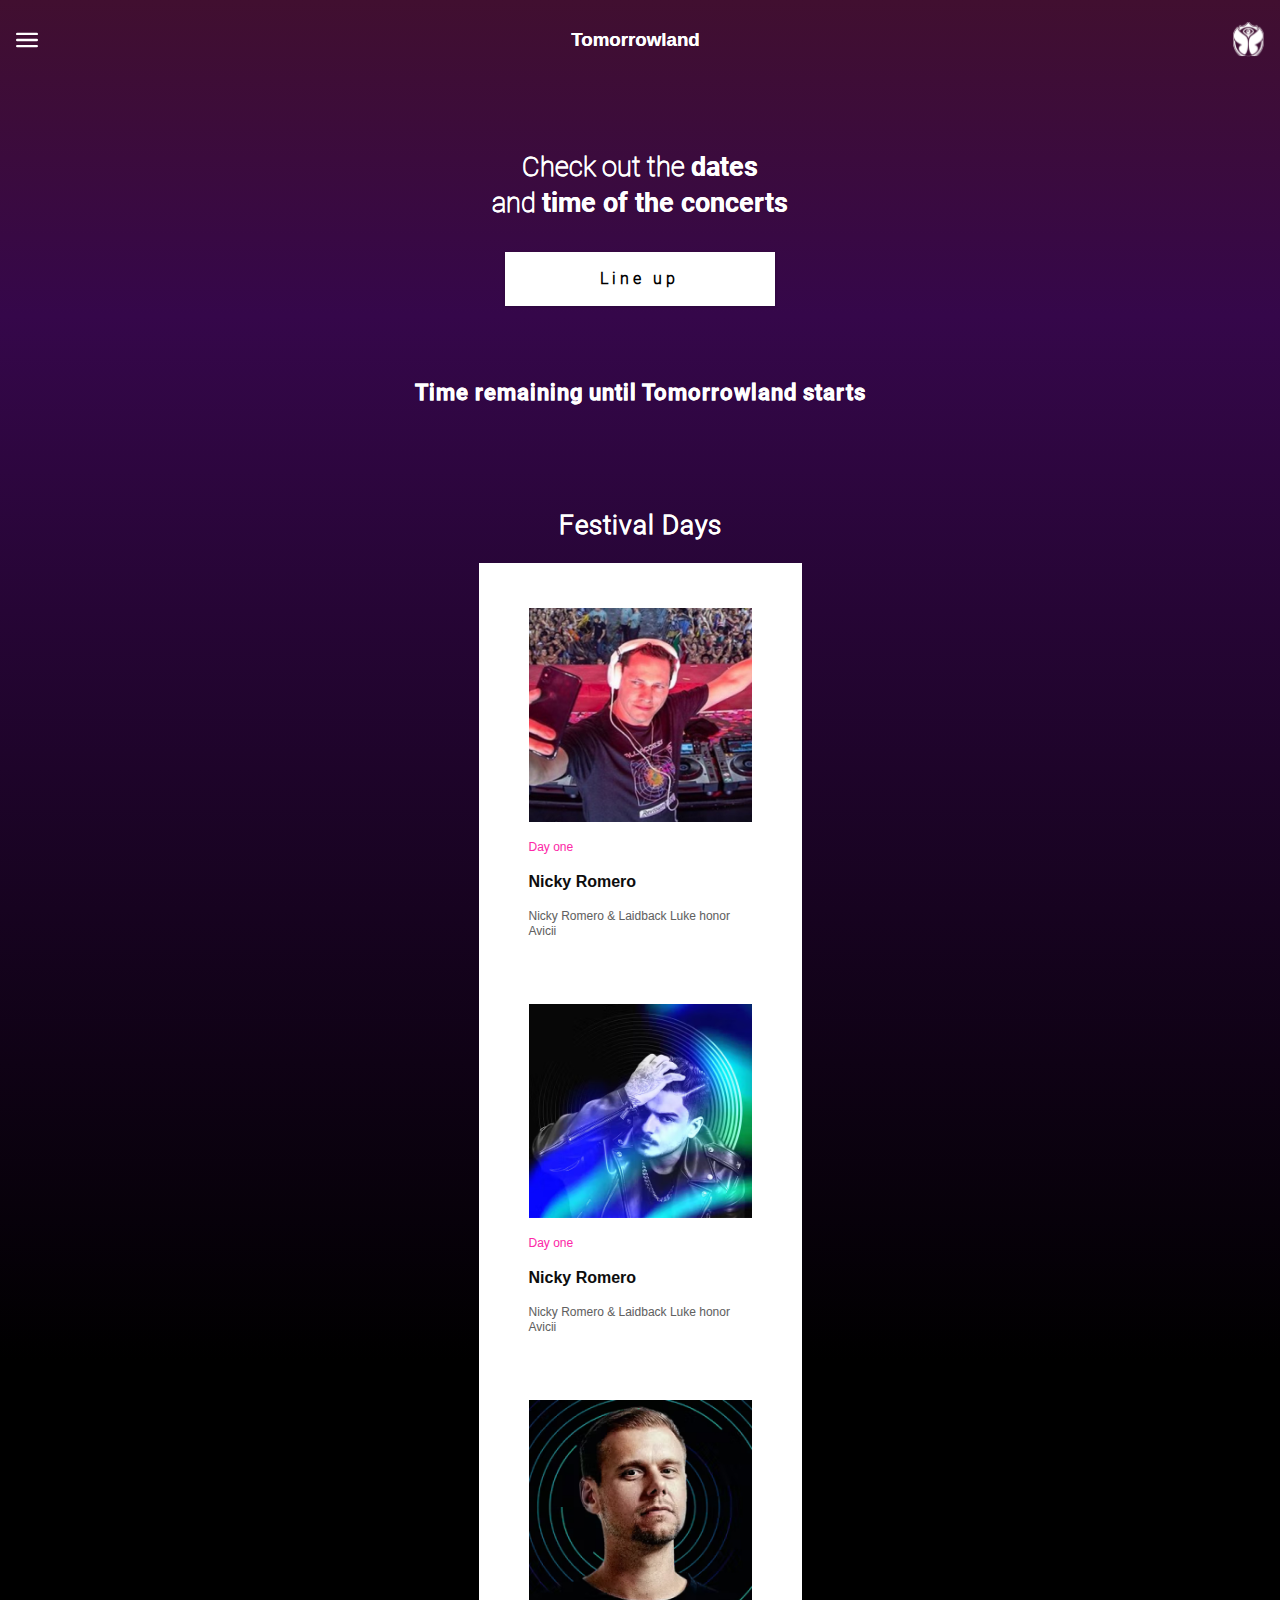
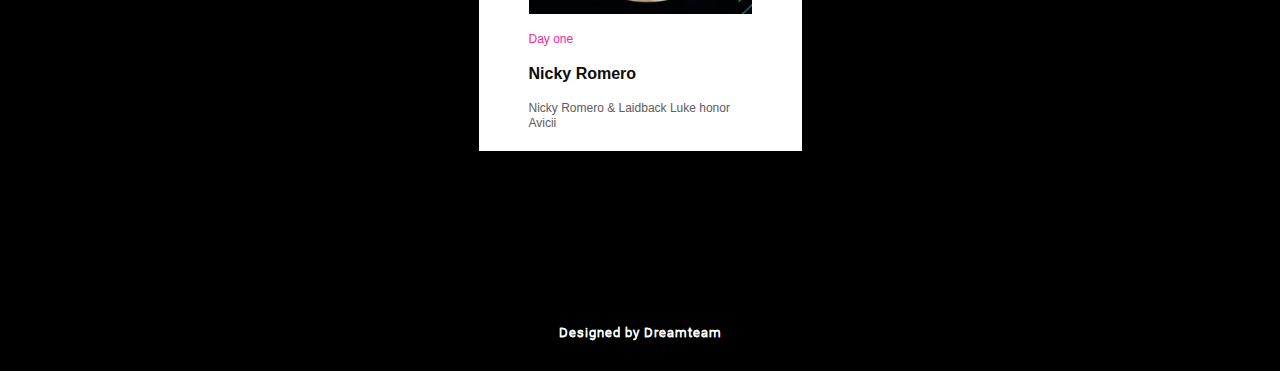
==== commit 2ef3313d: "ultimos cambios" ====
--- a/app/index.html
+++ b/app/index.html
@@ -28,7 +28,7 @@
             <li><a data-transition="pop" href="#">Home</a></li>
             <li><a data-transition="pop" href="#lineup">Line Up</a></li>
             <li><a data-transition="pop" href="#radio">Radio</a></li>
-            <li><a data-transition="pop" href="#location">Location</a></li>
+            <!-- <li><a data-transition="pop" href="#location">Location</a></li> -->
           </ul>
         </nav>
       </div>
@@ -42,7 +42,7 @@
           <h3>Tomorrowland</h3>
         </div>
         <div>
-          <a href="#home">
+          <a>
             <img class="logo" src="./assets/icons/Logo.svg" />
           </a>
         </div>
@@ -59,7 +59,7 @@
             <a href="#lineup"
               ><button class="button-light" data-theme="b">Line up</button></a
             >
-            <a href="#location"><button class="button">Info</button></a>
+            <!-- <a href="#location"><button class="button">Info</button></a> -->
           </div>
         </section>
 
@@ -102,33 +102,13 @@
       </div>
 
       <div data-role="footer" class="center-vertical footer-style">
-        <div>
+        <!-- <div>
           <a href="./modal.html" data-dialog="true" data-transition="pop"
             ><button class="button pop">Creadores</button></a
           >
-        </div>
+        </div> -->
         <div>
           <p class="small-text">Designed by Dreamteam</p>
-        </div>
-        <div class="footer-icons">
-          <a
-            href="https://www.instagram.com/"
-            class="special-icon"
-            target="_blank"
-            ><img
-              class="icons_footer"
-              src="./assets/icons/instagram.png"
-              alt="ig"
-          /></a>
-          <a
-            href="https://www.spotify.com/bo/"
-            class="special-icon"
-            target="_blank"
-            ><img
-              class="icons_footer"
-              src="./assets/icons/spotify.png"
-              alt="spotify"
-          /></a>
         </div>
       </div>
     </div>
@@ -145,7 +125,7 @@
             <li><a data-transition="pop" href="#home">Home</a></li>
             <li><a data-transition="pop" href="#">Line Up</a></li>
             <li><a data-transition="pop" href="#radio">Radio</a></li>
-            <li><a data-transition="pop" href="#location">Location</a></li>
+            <!-- <li><a data-transition="pop" href="#location">Location</a></li> -->
           </ul>
         </nav>
       </div>
@@ -159,7 +139,7 @@
           <h3>Tomorrowland</h3>
         </div>
         <div>
-          <a href="#home">
+          <a>
             <img class="logo" src="./assets/icons/Logo.svg" />
           </a>
         </div>
@@ -315,38 +295,18 @@
       </div>
 
       <div data-role="footer" class="center-vertical footer-style">
-        <div>
+        <!-- <div>
           <a href="modal.html" data-dialog="true" data-transition="pop"
             ><button class="button pop">Creadores</button></a
           >
-        </div>
+        </div> -->
         <div>
           <p class="small-text">Designed by Dreamteam</p>
         </div>
-        <div class="footer-icons">
-          <a
-            href="https://www.instagram.com/"
-            class="special-icon"
-            target="_blank"
-            ><img
-              class="icons_footer"
-              src="./assets/icons/instagram.png"
-              alt="ig"
-          /></a>
-          <a
-            href="https://www.spotify.com/bo/"
-            class="special-icon"
-            target="_blank"
-            ><img
-              class="icons_footer"
-              src="./assets/icons/spotify.png"
-              alt="spotify"
-          /></a>
-        </div>
       </div>
     </div>
 
-    <div data-role="page" id="location">
+    <!-- <div data-role="page" id="location">
       <div
         data-role="panel"
         id="mypanelTres"
@@ -373,7 +333,7 @@
           <h3>Tomorrowland</h3>
         </div>
         <div>
-          <a href="#home">
+          <a>
             <img class="logo" src="./assets/icons/Logo.svg" />
           </a>
         </div>
@@ -436,28 +396,8 @@
         <div>
           <p class="small-text">Designed by Dreamteam</p>
         </div>
-        <div class="footer-icons">
-          <a
-            href="https://www.instagram.com/"
-            class="special-icon"
-            target="_blank"
-            ><img
-              class="icons_footer"
-              src="./assets/icons/instagram.png"
-              alt="ig"
-          /></a>
-          <a
-            href="https://www.spotify.com/bo/"
-            class="special-icon"
-            target="_blank"
-            ><img
-              class="icons_footer"
-              src="./assets/icons/spotify.png"
-              alt="spotify"
-          /></a>
-        </div>
-      </div>
-    </div>
+      </div>
+    </div> -->
 
     <div data-role="page" id="radio">
       <div
@@ -471,7 +411,7 @@
             <li><a data-transition="pop" href="#home">Home</a></li>
             <li><a data-transition="pop" href="#lineup">Line Up</a></li>
             <li><a data-transition="pop" href="#">Radio</a></li>
-            <li><a data-transition="pop" href="#location">Location</a></li>
+            <!-- <li><a data-transition="pop" href="#location">Location</a></li> -->
           </ul>
         </nav>
       </div>
@@ -486,7 +426,7 @@
           <h3>Tomorrowland</h3>
         </div>
         <div>
-          <a href="#home">
+          <a>
             <img class="logo" src="./assets/icons/Logo.svg" />
           </a>
         </div>
@@ -521,33 +461,13 @@
       </div>
 
       <div data-role="footer" class="center-vertical footer-style">
-        <div>
+        <!-- <div>
           <a href="modal.html" data-dialog="true" data-transition="pop"
             ><button class="button pop">Creadores</button></a
           >
-        </div>
+        </div> -->
         <div>
           <p class="small-text">Designed by Dreamteam</p>
-        </div>
-        <div class="footer-icons">
-          <a
-            href="https://www.instagram.com/"
-            class="special-icon"
-            target="_blank"
-            ><img
-              class="icons_footer"
-              src="./assets/icons/instagram.png"
-              alt="ig"
-          /></a>
-          <a
-            href="https://www.spotify.com/bo/"
-            class="special-icon"
-            target="_blank"
-            ><img
-              class="icons_footer"
-              src="./assets/icons/spotify.png"
-              alt="spotify"
-          /></a>
         </div>
       </div>
     </div>
--- a/app/style.css
+++ b/app/style.css
@@ -25,7 +25,11 @@
 }
 .footer-style {
   margin: 0 !important;
-  padding: 1.5rem 0;
+  padding-top: 5rem;
+  padding-bottom: 1rem;
+  display: flex;
+  justify-content: end;
+  align-items: flex-end;
 }
 .footer-style div {
   width: 100%;
